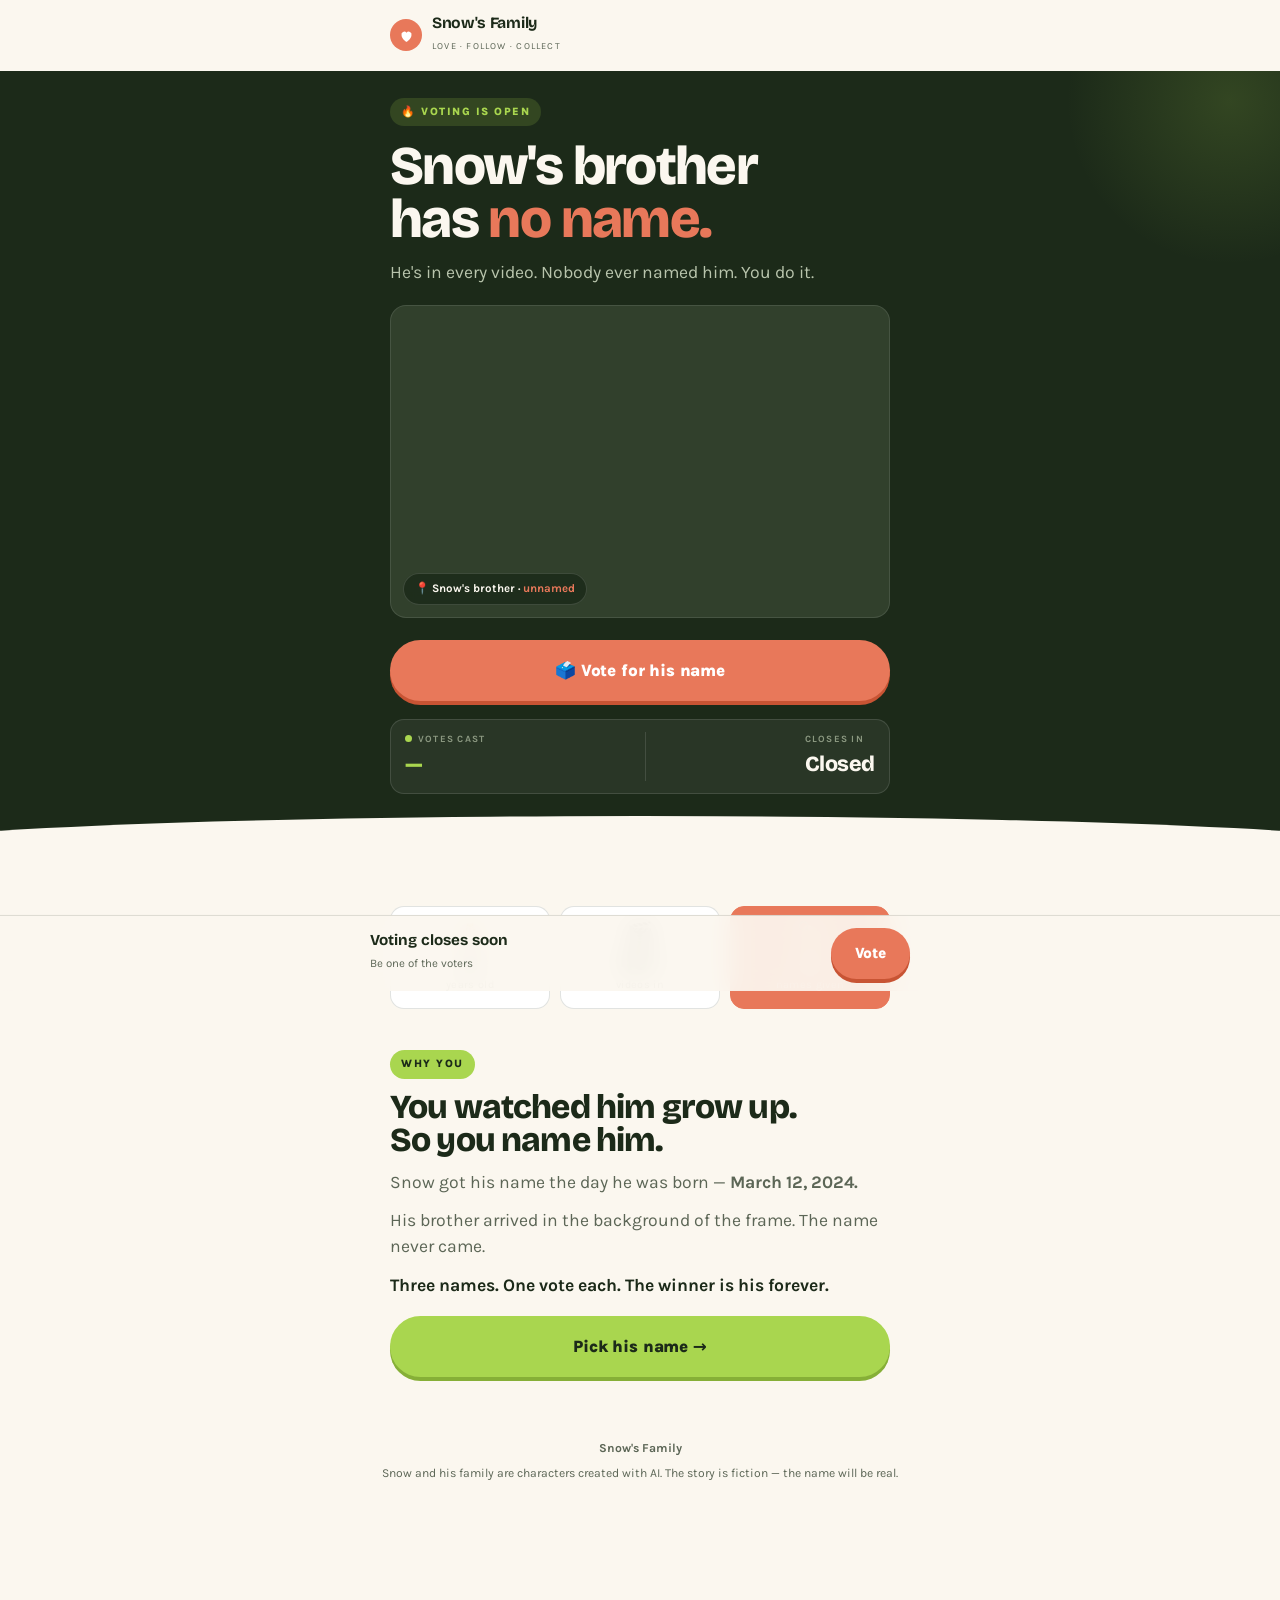
==== index.html @ 553a5f04 "Rename index-7.html to index.html" ====
<!DOCTYPE html>
<html lang="en">
<head>
<meta charset="utf-8">
<meta name="viewport" content="width=device-width,initial-scale=1">
<title>Snow's brother has no name. You pick it.</title>
<meta name="description" content="He's in every video and nobody named him. Vote for the name he carries forever.">

<!-- ADSTERRA — Popunder script aquí (dentro del <head>) -->

<link rel="preconnect" href="https://fonts.googleapis.com">
<link rel="preconnect" href="https://fonts.gstatic.com" crossorigin>
<link href="https://fonts.googleapis.com/css2?family=Bricolage+Grotesque:opsz,wght@12..96,700;12..96,800&family=Karla:wght@400;600;700;800&display=swap" rel="stylesheet">
<link rel="stylesheet" href="style.css">
</head>
<body>

<header class="bar">
  <div class="mark"><svg viewBox="0 0 24 24"><path d="M12 21s-7-4.5-7-9.5A4 4 0 0 1 12 8a4 4 0 0 1 7 3.5C19 16.5 12 21 12 21z"/></svg></div>
  <div class="brand"><b>Snow's Family</b><span>Love · Follow · Collect</span></div>
</header>

<div class="hero">
  <div class="wrap">
    <span class="eyebrow dark">🔥 Voting is open</span>

    <h1>Snow's brother<br>has <em>no name.</em></h1>
    <p class="lede">He's in every video. Nobody ever named him. You do it.</p>

    <div class="shot" role="img" aria-label="Snow's little brother">
      <span class="tag">📍 Snow's brother · <em>unnamed</em></span>
    </div>

    <!-- EL BOTÓN VA ACÁ, ANTES QUE CUALQUIER OTRA COSA -->
    <a class="btn nudge" href="vote.html">🗳️ Vote for his name</a>

    <div class="live">
      <div class="unit">
        <span class="k"><span class="dot"></span>Votes cast</span>
        <span class="v hot" id="count">—</span>
      </div>
      <div class="sep"></div>
      <div class="unit">
        <span class="k">Closes in</span>
        <span class="v" id="clock">—</span>
      </div>
    </div>
  </div>
</div>

<section>
  <div class="wrap">
    <div class="stats rev">
      <div class="stat"><span class="ico">🎂</span><span class="n">2</span><span class="l">years old</span></div>
      <div class="stat"><span class="ico">🎬</span><span class="n">40+</span><span class="l">videos in</span></div>
      <div class="stat pop"><span class="ico">🏷️</span><span class="n">0</span><span class="l">names given</span></div>
    </div>
  </div>
</section>

<section style="padding-top:6px">
  <div class="wrap stack rev">
    <span class="eyebrow">Why you</span>
    <h2>You watched him grow up.<br>So you name him.</h2>
    <p class="lede">Snow got his name the day he was born — <b>March 12, 2024.</b></p>
    <p class="lede">His brother arrived in the background of the frame. The name never came.</p>
    <p class="lede" style="color:var(--moss);font-weight:700">Three names. One vote each. The winner is his forever.</p>
    <a class="btn lime" href="vote.html" style="margin-top:18px">Pick his name →</a>
  </div>
</section>

<footer>
  <p style="margin-bottom:6px"><b>Snow's Family</b></p>
  <p>Snow and his family are characters created with AI. The story is fiction — the name will be real.</p>
</footer>

<!-- Sticky CTA -->
<div class="sticky" id="sticky">
  <div class="in">
    <div class="who"><b>Voting closes soon</b><span id="stickyCount">Be one of the voters</span></div>
    <a class="btn" href="vote.html">Vote</a>
  </div>
</div>

<script>
/* ===== CONFIG ===== */
const ENDPOINT     = "";                       // tu URL de Vercel
const VOTE_CLOSES  = "2026-07-20T23:59:00Z";   // fecha real de cierre — cumplila

/* countdown */
const clock = document.getElementById("clock");
setInterval(() => {
  const ms = new Date(VOTE_CLOSES) - Date.now();
  if (ms <= 0) { clock.textContent = "Closed"; return; }
  const d = Math.floor(ms/864e5), h = Math.floor(ms%864e5/36e5), m = Math.floor(ms%36e5/6e4);
  clock.textContent = d > 0 ? `${d}d ${h}h` : `${h}h ${m}m`;
}, 1000);

/* contador real — solo si hay backend. No inventamos números. */
(async () => {
  if (!ENDPOINT) return;
  try {
    const c = await (await fetch(ENDPOINT + "?type=tally")).json();
    const total = Object.values(c).reduce((a,b)=>a+b,0);
    let n = 0, step = Math.max(1, Math.ceil(total/40));
    const t = setInterval(() => {                       // ticker animado
      n = Math.min(total, n + step);
      document.getElementById("count").textContent = n.toLocaleString();
      if (n >= total) clearInterval(t);
    }, 28);
    document.getElementById("stickyCount").textContent = total.toLocaleString() + " people voted";
  } catch(e){}
})();

/* reveal on scroll */
const io = new IntersectionObserver(es => es.forEach(e => e.isIntersecting && e.target.classList.add("in")), {threshold:.15});
document.querySelectorAll(".rev").forEach(el => io.observe(el));

/* sticky aparece al pasar el hero */
const sticky = document.getElementById("sticky");
addEventListener("scroll", () => sticky.classList.toggle("on", scrollY > 380), {passive:true});
</script>

<!-- ADSTERRA — Social Bar aquí -->
</body>
</html>
---- style.css ----
/* ===== Snow's Family v2 — con chispa ===== */

:root{
  --moss:#1C2A19;
  --moss-2:#263821;
  --leaf:#5A7247;
  --lime:#A9D64F;        /* NEW — el pop eléctrico que faltaba */
  --paper:#FBF7EF;
  --mist:#E7EADF;
  --coral:#E8785A;
  --coral-dk:#C85434;
  --ink-soft:#5C6656;
  --line:rgba(28,42,25,.13);
  --shadow:0 14px 34px -16px rgba(28,42,25,.45);
}

*{box-sizing:border-box;margin:0;padding:0}
html{-webkit-text-size-adjust:100%;scroll-behavior:smooth}

body{
  font-family:"Karla",system-ui,sans-serif;
  background:var(--paper);color:var(--moss);
  line-height:1.5;font-size:17px;
  -webkit-font-smoothing:antialiased;overflow-x:hidden;
  padding-bottom:92px;               /* espacio para la sticky bar */
}

.wrap{max-width:540px;margin:0 auto;padding:0 20px}

h1,h2,.display{font-family:"Bricolage Grotesque","Karla",sans-serif;font-weight:800;line-height:.98;letter-spacing:-.03em}
h1{font-size:clamp(2.5rem,11vw,3.4rem)}
h2{font-size:clamp(1.7rem,7vw,2.1rem);letter-spacing:-.025em}

.eyebrow{
  display:inline-flex;align-items:center;gap:7px;
  font-size:.68rem;font-weight:800;letter-spacing:.14em;text-transform:uppercase;
  color:var(--moss);background:var(--lime);
  padding:6px 11px;border-radius:100px;
}
.eyebrow.dark{background:rgba(169,214,79,.16);color:var(--lime)}
.lede{font-size:1.1rem;color:var(--ink-soft)}

/* ---------- Top bar ---------- */
.bar{
  display:flex;align-items:center;gap:10px;
  padding:14px 20px;max-width:540px;margin:0 auto;
}
.mark{width:32px;height:32px;flex:none;display:grid;place-items:center;background:var(--coral);border-radius:50%;color:#fff}
.mark svg{width:17px;height:17px;fill:currentColor}
.brand b{font-family:"Bricolage Grotesque",sans-serif;font-size:.98rem;letter-spacing:-.02em;display:block;line-height:1.1}
.brand span{font-size:.58rem;letter-spacing:.13em;text-transform:uppercase;color:var(--ink-soft)}

/* ---------- HERO ---------- */
.hero{
  position:relative;background:var(--moss);color:var(--paper);
  padding:26px 0 54px;overflow:hidden;
}
.hero::before{ /* halo ambiental */
  content:"";position:absolute;top:-140px;right:-120px;
  width:340px;height:340px;border-radius:50%;
  background:radial-gradient(circle,rgba(169,214,79,.16),transparent 68%);
}
.hero::after{content:"";position:absolute;left:-10%;right:-10%;bottom:-34px;height:66px;background:var(--paper);border-radius:50% 50% 0 0}
.hero .wrap{position:relative;z-index:2}
.hero .lede{color:#B8C4AC}
.hero h1{margin:14px 0 12px}
.hero h1 em{font-style:normal;color:var(--coral)}

.shot{
  margin:20px 0 22px;aspect-ratio:16/10;border-radius:16px;
  background:#31402C url("brother.jpg") center/cover;
  border:1px solid rgba(255,255,255,.1);
  display:grid;place-items:center;color:#6E7D64;font-size:.78rem;
  position:relative;overflow:hidden;
}
.shot .tag{
  position:absolute;left:12px;bottom:12px;
  background:rgba(28,42,25,.82);backdrop-filter:blur(6px);
  color:var(--paper);font-size:.72rem;font-weight:700;
  padding:6px 11px;border-radius:100px;
  border:1px solid rgba(255,255,255,.14);
}
.shot .tag em{font-style:normal;color:var(--coral)}

/* ---------- Live strip (contador + countdown) ---------- */
.live{
  display:flex;align-items:center;justify-content:space-between;gap:12px;
  background:rgba(255,255,255,.06);
  border:1px solid rgba(255,255,255,.12);
  border-radius:14px;padding:12px 14px;margin-top:18px;
}
.live .unit{display:flex;flex-direction:column;gap:2px}
.live .k{font-size:.6rem;letter-spacing:.13em;text-transform:uppercase;color:#8B9880;font-weight:700}
.live .v{
  font-family:"Bricolage Grotesque",sans-serif;font-weight:800;font-size:1.35rem;
  letter-spacing:-.02em;color:var(--paper);font-variant-numeric:tabular-nums;
}
.live .v.hot{color:var(--lime)}
.dot{width:7px;height:7px;border-radius:50%;background:var(--lime);display:inline-block;margin-right:6px;animation:pulse 1.6s infinite}
@keyframes pulse{0%,100%{opacity:1;transform:scale(1)}50%{opacity:.35;transform:scale(.8)}}
.live .sep{width:1px;align-self:stretch;background:rgba(255,255,255,.12)}

/* ---------- Stat boxes ---------- */
.stats{display:grid;grid-template-columns:repeat(3,1fr);gap:10px;margin-top:24px}
.stat{
  background:#fff;border:1px solid var(--line);border-radius:14px;
  padding:16px 10px;text-align:center;
}
.stat .ico{font-size:1.3rem;line-height:1;margin-bottom:7px;display:block}
.stat .n{font-family:"Bricolage Grotesque",sans-serif;font-weight:800;font-size:1.5rem;letter-spacing:-.03em;display:block;line-height:1}
.stat .l{font-size:.68rem;color:var(--ink-soft);letter-spacing:.03em;margin-top:4px;display:block;line-height:1.3}
.stat.pop{background:var(--coral);border-color:var(--coral);color:#fff}
.stat.pop .l{color:rgba(255,255,255,.85)}

/* ---------- Sections ---------- */
section{padding:34px 0}
.stack > * + *{margin-top:12px}

/* ---------- PLACARDS (firma) ---------- */
.placards{display:grid;gap:12px;margin-top:20px}

.placard{
  position:relative;display:flex;align-items:center;gap:14px;
  width:100%;text-align:left;
  padding:20px 18px 20px 20px;
  background:#fff;border:1px solid var(--line);border-left:6px solid var(--leaf);
  border-radius:16px;cursor:pointer;font:inherit;color:inherit;
  transition:transform .16s cubic-bezier(.2,1.2,.4,1), box-shadow .16s ease, border-color .16s ease;
}
.placard:hover{transform:translateY(-3px) scale(1.01);box-shadow:var(--shadow)}
.placard:focus-visible{outline:3px solid var(--coral);outline-offset:3px}
.placard .hole{width:11px;height:11px;flex:none;border-radius:50%;background:var(--paper);border:1px solid var(--line);box-shadow:inset 0 1px 2px rgba(28,42,25,.2)}
.placard .name{font-family:"Bricolage Grotesque",sans-serif;font-weight:800;font-size:1.5rem;letter-spacing:-.025em;display:block;line-height:1.05}
.placard .why{font-size:.86rem;color:var(--ink-soft);display:block;margin-top:3px;padding-right:56px}

.placard[aria-pressed="true"]{
  border-left-color:var(--coral);
  box-shadow:var(--shadow);
  transform:translateY(-3px);
}
/* sello — esquina superior derecha, no tapa el texto */
.placard[aria-pressed="true"]::after{
  content:"VOTED";
  position:absolute;top:12px;right:12px;
  font-family:"Bricolage Grotesque",sans-serif;
  font-size:.6rem;font-weight:800;letter-spacing:.14em;
  color:var(--coral);border:2px solid var(--coral);
  border-radius:4px;padding:3px 6px;
  transform:rotate(-9deg);opacity:.92;
  animation:stamp .3s cubic-bezier(.2,1.7,.4,1);
}
@keyframes stamp{from{transform:rotate(-9deg) scale(2.4);opacity:0}to{transform:rotate(-9deg) scale(1);opacity:.92}}

/* ---------- Buttons ---------- */
.btn{
  display:flex;align-items:center;justify-content:center;gap:9px;width:100%;
  padding:18px 20px;background:var(--coral);color:#fff;
  font:inherit;font-weight:800;font-size:1.05rem;letter-spacing:-.01em;
  border:none;border-radius:100px;cursor:pointer;text-decoration:none;
  box-shadow:0 4px 0 var(--coral-dk);
  transition:transform .12s ease, box-shadow .12s ease;
}
.btn:hover{transform:translateY(-1px);box-shadow:0 5px 0 var(--coral-dk)}
.btn:active{transform:translateY(3px);box-shadow:0 1px 0 var(--coral-dk)}
.btn:disabled{opacity:.4;cursor:not-allowed}
.btn:focus-visible{outline:3px solid var(--moss);outline-offset:3px}
.btn.lime{background:var(--lime);color:var(--moss);box-shadow:0 4px 0 #86AF37}
.btn.lime:hover{box-shadow:0 5px 0 #86AF37}

.nudge{animation:nudge 2.6s ease-in-out infinite}
@keyframes nudge{0%,88%,100%{transform:translateY(0)}92%{transform:translateY(-4px)}96%{transform:translateY(0)}}

/* ---------- Sticky bar ---------- */
.sticky{
  position:fixed;left:0;right:0;bottom:0;z-index:50;
  background:rgba(251,247,239,.93);backdrop-filter:blur(12px);
  border-top:1px solid var(--line);
  padding:12px 20px calc(12px + env(safe-area-inset-bottom));
  transform:translateY(120%);transition:transform .3s cubic-bezier(.2,1,.3,1);
}
.sticky.on{transform:translateY(0)}
.sticky .in{max-width:540px;margin:0 auto;display:flex;align-items:center;gap:12px}
.sticky .who{flex:1;min-width:0}
.sticky .who b{font-family:"Bricolage Grotesque",sans-serif;font-size:.95rem;display:block;line-height:1.1}
.sticky .who span{font-size:.72rem;color:var(--ink-soft)}
.sticky .btn{width:auto;flex:none;padding:14px 24px;font-size:.95rem}

/* ---------- Tally ---------- */
.tally{display:grid;gap:15px;margin-top:22px}
.row .top{display:flex;justify-content:space-between;align-items:baseline;margin-bottom:6px}
.row .nm{font-family:"Bricolage Grotesque",sans-serif;font-weight:800;font-size:1.1rem}
.row .pc{font-size:.92rem;font-weight:700;color:var(--ink-soft);font-variant-numeric:tabular-nums}
.track{height:14px;border-radius:100px;background:var(--mist);overflow:hidden}
.fill{height:100%;width:0;border-radius:100px;background:var(--leaf);transition:width 1.2s cubic-bezier(.2,.9,.2,1)}
.row.mine .fill{background:linear-gradient(90deg,var(--coral),#F2926F)}
.row.mine .pc{color:var(--coral)}
.row.mine .nm::after{content:" ← you";font-family:"Karla",sans-serif;font-weight:700;font-size:.7rem;color:var(--coral);letter-spacing:.04em}

/* ---------- Cards ---------- */
.card{background:#fff;border:1px solid var(--line);border-radius:20px;padding:24px;box-shadow:var(--shadow)}
.card.dark{background:var(--moss);color:var(--paper);border-color:transparent}
.card.dark .lede,.card.dark p{color:#B8C4AC}

.field{width:100%;padding:16px;font:inherit;color:var(--moss);background:var(--paper);border:1.5px solid var(--line);border-radius:12px;margin-bottom:10px}
.field:focus{outline:none;border-color:var(--leaf)}
.field::placeholder{color:#9AA394}

.price{font-family:"Bricolage Grotesque",sans-serif;font-weight:800;font-size:2.8rem;letter-spacing:-.04em;line-height:1;display:flex;align-items:baseline;gap:10px}
.price s{font-size:1.05rem;font-weight:600;color:var(--ink-soft)}
.price .off{font-family:"Karla",sans-serif;font-size:.66rem;font-weight:800;letter-spacing:.1em;background:var(--lime);color:var(--moss);padding:5px 8px;border-radius:6px}

.gets{list-style:none;margin:16px 0 20px}
.gets li{display:flex;gap:10px;align-items:flex-start;padding:6px 0;font-size:.96rem}
.gets li .ico{flex:none;font-size:1.05rem;line-height:1.4}

/* ---------- Disclosure / footer ---------- */
.disclose{font-size:.76rem;line-height:1.5;color:var(--ink-soft);background:var(--mist);border-radius:12px;padding:12px 14px;margin-top:22px}
.disclose b{color:var(--moss)}
footer{padding:28px 20px 40px;text-align:center;font-size:.76rem;color:var(--ink-soft)}
.note{font-size:.85rem;color:var(--ink-soft);text-align:center;margin-top:11px}

/* ---------- Reveal on scroll ---------- */
.rev{opacity:0;transform:translateY(16px);transition:opacity .6s ease,transform .6s cubic-bezier(.2,.9,.2,1)}
.rev.in{opacity:1;transform:none}

@media (prefers-reduced-motion:reduce){
  *{animation:none !important;transition:none !important}
  .rev{opacity:1;transform:none}
  .sticky{transform:none}
}
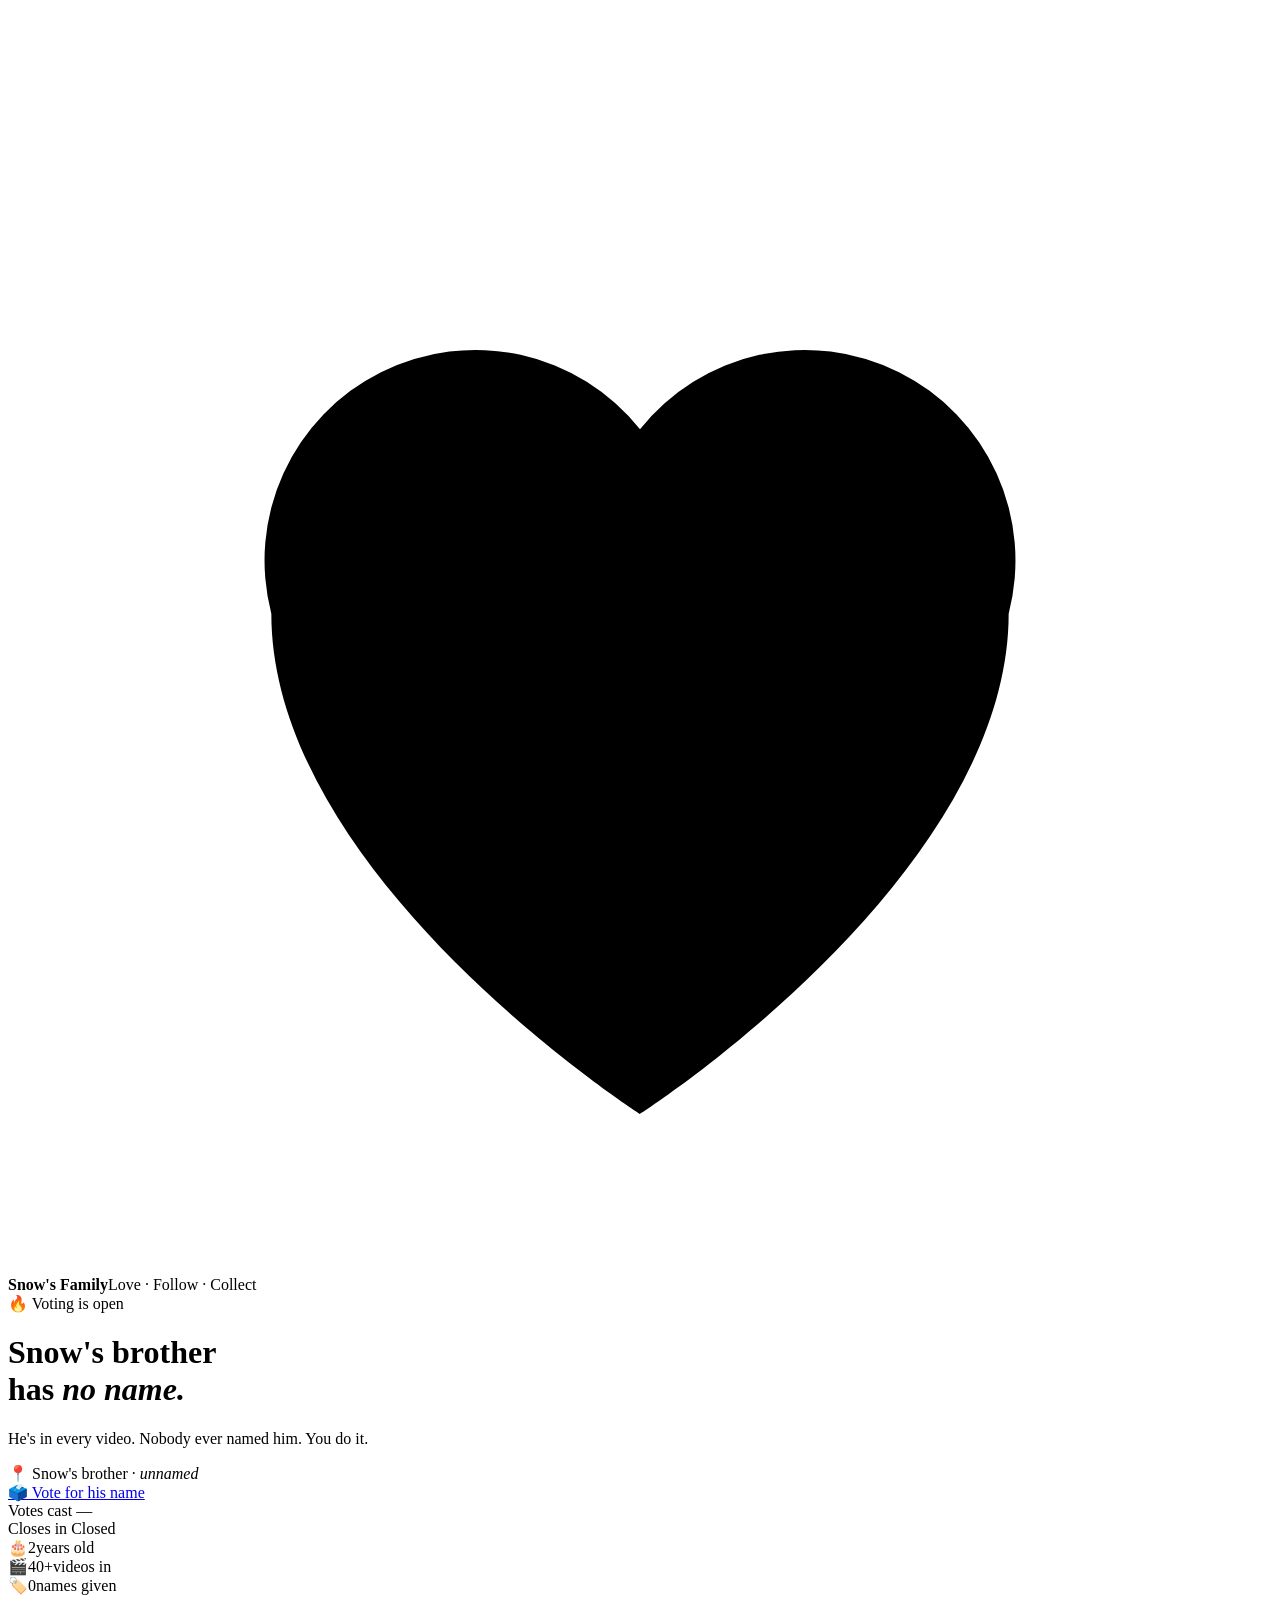
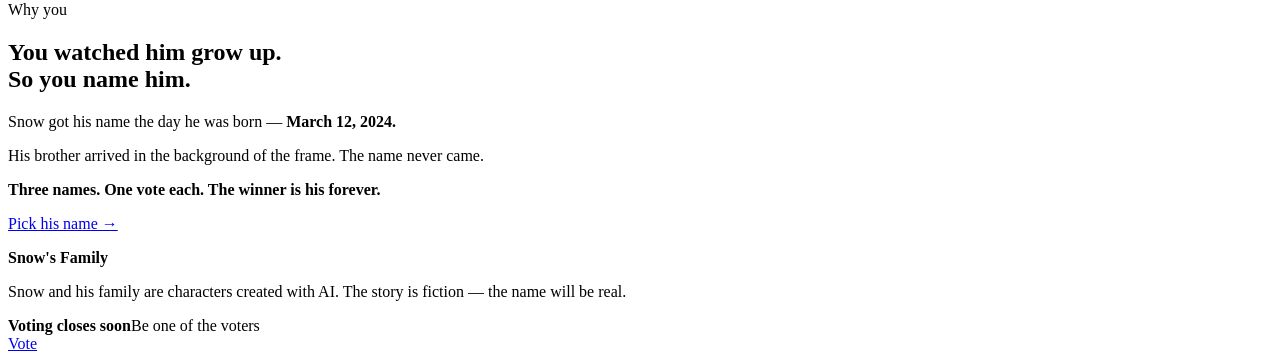
==== commit 74780b18: "Rename index-8.html to index.html" ====
--- a/index.html
+++ b/index.html
@@ -32,7 +32,7 @@
     </div>
 
     <!-- EL BOTÓN VA ACÁ, ANTES QUE CUALQUIER OTRA COSA -->
-    <a class="btn nudge" href="vote.html">🗳️ Vote for his name</a>
+    <a class="btn nudge" href="family.html">🗳️ Vote for his name</a>
 
     <div class="live">
       <div class="unit">
@@ -65,7 +65,7 @@
     <p class="lede">Snow got his name the day he was born — <b>March 12, 2024.</b></p>
     <p class="lede">His brother arrived in the background of the frame. The name never came.</p>
     <p class="lede" style="color:var(--moss);font-weight:700">Three names. One vote each. The winner is his forever.</p>
-    <a class="btn lime" href="vote.html" style="margin-top:18px">Pick his name →</a>
+    <a class="btn lime" href="family.html" style="margin-top:18px">Pick his name →</a>
   </div>
 </section>
 
@@ -78,7 +78,7 @@
 <div class="sticky" id="sticky">
   <div class="in">
     <div class="who"><b>Voting closes soon</b><span id="stickyCount">Be one of the voters</span></div>
-    <a class="btn" href="vote.html">Vote</a>
+    <a class="btn" href="family.html">Vote</a>
   </div>
 </div>
 
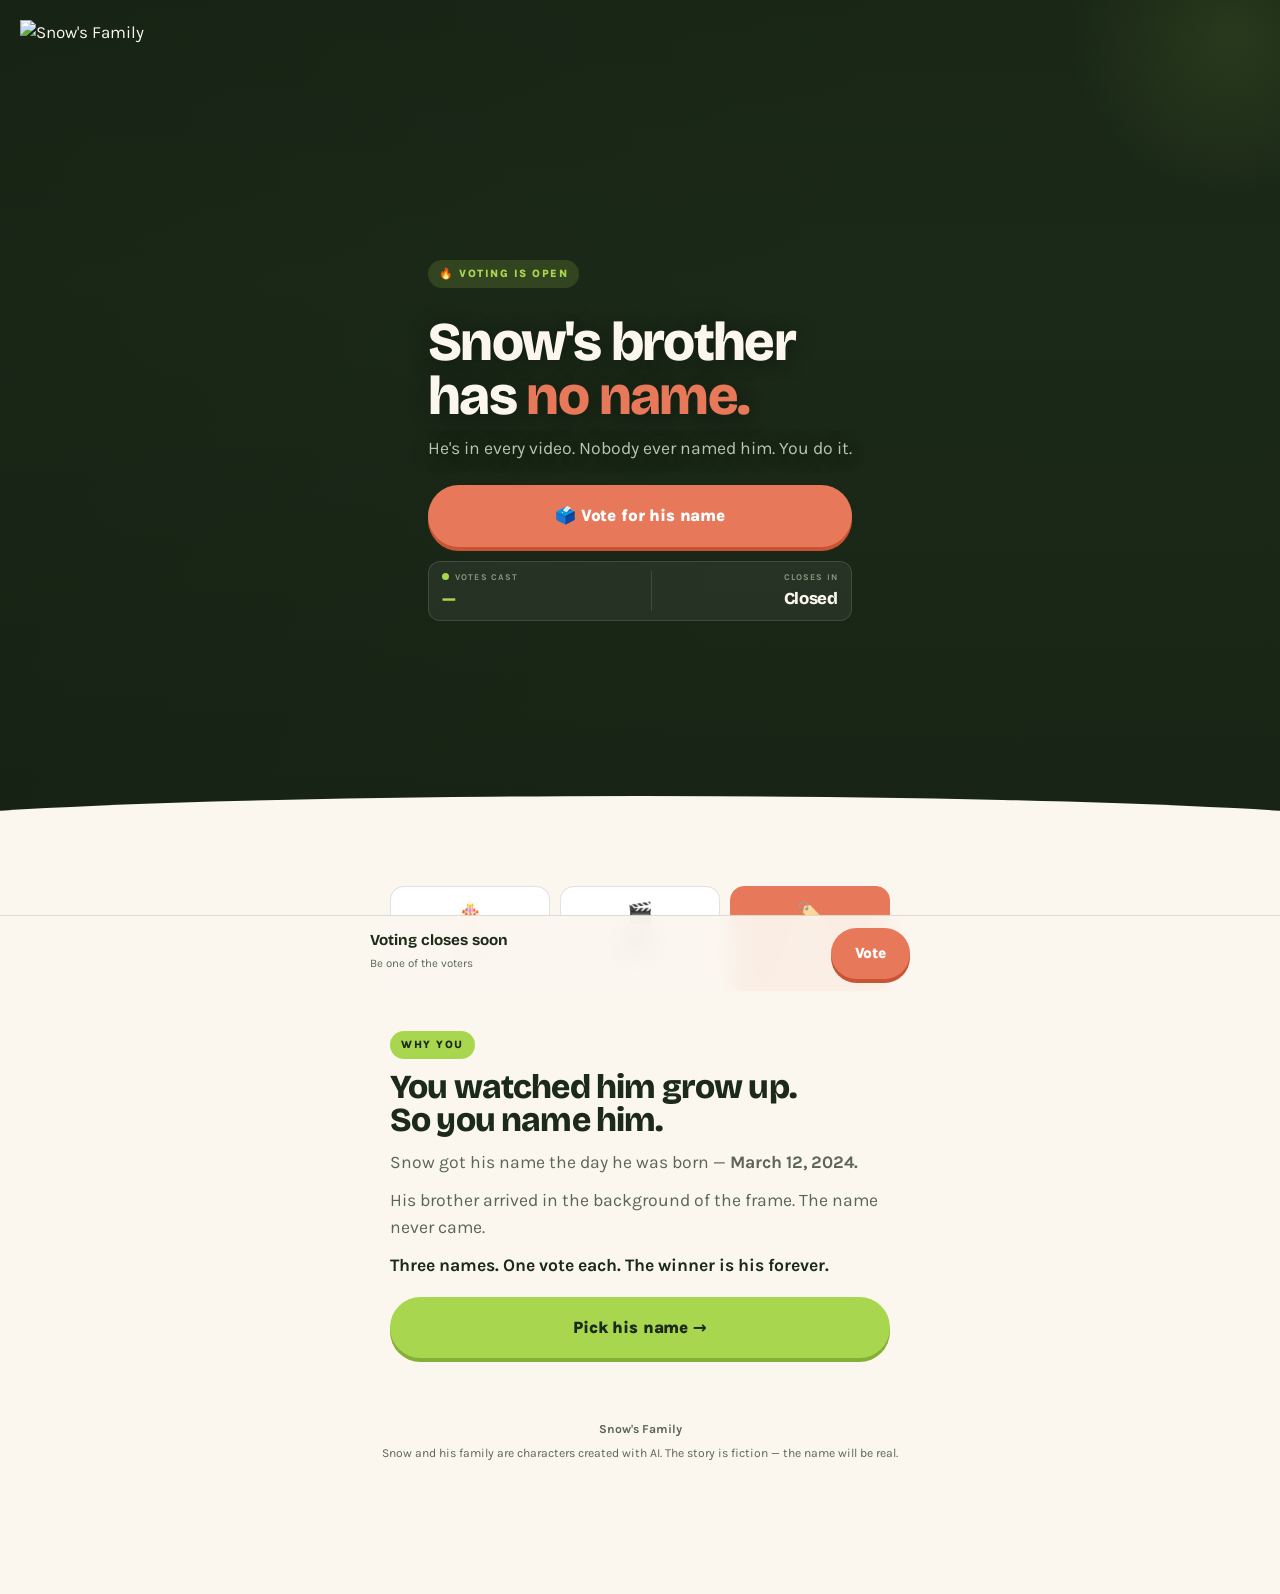
==== commit 71c630f7: "Rename index-15.html to index.html" ====
--- a/index.html
+++ b/index.html
@@ -15,26 +15,19 @@
 </head>
 <body>
 
-<header class="bar">
-  <div class="mark"><svg viewBox="0 0 24 24"><path d="M12 21s-7-4.5-7-9.5A4 4 0 0 1 12 8a4 4 0 0 1 7 3.5C19 16.5 12 21 12 21z"/></svg></div>
-  <div class="brand"><b>Snow's Family</b><span>Love · Follow · Collect</span></div>
-</header>
+<div class="hero">
+  <div class="scrim"></div>
+  <img class="logo-hero" src="https://i.ibb.co/2011MZQY/1000463827-Photoroom.png" alt="Snow's Family">
 
-<div class="hero">
   <div class="wrap">
-    <span class="eyebrow dark">🔥 Voting is open</span>
+    <span class="eyebrow dark" style="margin-bottom:14px">🔥 Voting is open</span>
 
     <h1>Snow's brother<br>has <em>no name.</em></h1>
     <p class="lede">He's in every video. Nobody ever named him. You do it.</p>
 
-    <div class="shot" role="img" aria-label="Snow's little brother">
-      <span class="tag">📍 Snow's brother · <em>unnamed</em></span>
-    </div>
+    <a class="btn nudge" href="family.html" style="margin-top:24px">🗳️ Vote for his name</a>
 
-    <!-- EL BOTÓN VA ACÁ, ANTES QUE CUALQUIER OTRA COSA -->
-    <a class="btn nudge" href="family.html">🗳️ Vote for his name</a>
-
-    <div class="live">
+    <div class="live compact">
       <div class="unit">
         <span class="k"><span class="dot"></span>Votes cast</span>
         <span class="v hot" id="count">—</span>
--- a/style.css
+++ b/style.css
@@ -0,0 +1,309 @@
+/* ===== Snow's Family v2 — con chispa ===== */
+
+:root{
+  --moss:#1C2A19;
+  --moss-2:#263821;
+  --leaf:#5A7247;
+  --lime:#A9D64F;        /* NEW — el pop eléctrico que faltaba */
+  --paper:#FBF7EF;
+  --mist:#E7EADF;
+  --coral:#E8785A;
+  --coral-dk:#C85434;
+  --ink-soft:#5C6656;
+  --line:rgba(28,42,25,.13);
+  --shadow:0 14px 34px -16px rgba(28,42,25,.45);
+}
+
+*{box-sizing:border-box;margin:0;padding:0}
+html{-webkit-text-size-adjust:100%;scroll-behavior:smooth}
+
+body{
+  font-family:"Karla",system-ui,sans-serif;
+  background:var(--paper);color:var(--moss);
+  line-height:1.5;font-size:17px;
+  -webkit-font-smoothing:antialiased;overflow-x:hidden;
+  padding-bottom:92px;               /* espacio para la sticky bar */
+}
+
+.wrap{max-width:540px;margin:0 auto;padding:0 20px}
+
+h1,h2,.display{font-family:"Bricolage Grotesque","Karla",sans-serif;font-weight:800;line-height:.98;letter-spacing:-.03em}
+h1{font-size:clamp(2.5rem,11vw,3.4rem)}
+h2{font-size:clamp(1.7rem,7vw,2.1rem);letter-spacing:-.025em}
+
+.eyebrow{
+  display:inline-flex;align-items:center;gap:7px;
+  font-size:.68rem;font-weight:800;letter-spacing:.14em;text-transform:uppercase;
+  color:var(--moss);background:var(--lime);
+  padding:6px 11px;border-radius:100px;
+}
+.eyebrow.dark{background:rgba(169,214,79,.16);color:var(--lime)}
+.lede{font-size:1.1rem;color:var(--ink-soft)}
+
+/* ---------- Top bar ---------- */
+.bar{
+  display:flex;align-items:center;gap:10px;
+  padding:14px 20px;max-width:540px;margin:0 auto;
+}
+.logo{height:46px;width:auto;display:block}
+
+/* ---------- HERO ---------- */
+.hero{
+  position:relative;color:var(--paper);
+  padding:100px 0 48px;overflow:hidden;
+  min-height:92svh;
+  display:flex;align-items:center;
+  background:var(--moss) url("https://i.ibb.co/fzpVYCp1/hero.png") center 30%/cover no-repeat;
+}
+/* scrim: garantiza que el texto se lea sobre cualquier imagen */
+.hero .scrim{
+  position:absolute;inset:0;
+  background:
+    linear-gradient(180deg, rgba(20,32,18,.38) 0%, rgba(20,32,18,.05) 34%, rgba(20,32,18,.55) 100%),
+    linear-gradient(105deg, rgba(20,32,18,.42) 0%, rgba(20,32,18,0) 60%);
+}
+.hero::before{ /* halo ambiental */
+  content:"";position:absolute;top:-140px;right:-120px;
+  width:340px;height:340px;border-radius:50%;
+  background:radial-gradient(circle,rgba(169,214,79,.16),transparent 68%);
+}
+.hero::after{content:"";position:absolute;left:-10%;right:-10%;bottom:-34px;height:66px;background:var(--paper);border-radius:50% 50% 0 0}
+.hero .wrap{position:relative;z-index:2}
+.hero .lede{color:#B8C4AC}
+.hero h1{margin:14px 0 12px}
+.hero h1 em{font-style:normal;color:var(--coral)}
+
+.shot{
+  margin:20px 0 22px;aspect-ratio:16/10;border-radius:16px;
+  background:#31402C url("brother.jpg") center/cover;
+  border:1px solid rgba(255,255,255,.1);
+  display:grid;place-items:center;color:#6E7D64;font-size:.78rem;
+  position:relative;overflow:hidden;
+}
+.shot .tag{
+  position:absolute;left:12px;bottom:12px;
+  background:rgba(28,42,25,.82);backdrop-filter:blur(6px);
+  color:var(--paper);font-size:.72rem;font-weight:700;
+  padding:6px 11px;border-radius:100px;
+  border:1px solid rgba(255,255,255,.14);
+}
+.shot .tag em{font-style:normal;color:var(--coral)}
+
+/* ---------- Live strip (contador + countdown) ---------- */
+.live{
+  display:flex;align-items:center;justify-content:space-between;gap:12px;
+  background:rgba(255,255,255,.06);
+  border:1px solid rgba(255,255,255,.12);
+  border-radius:14px;padding:12px 14px;margin-top:18px;
+}
+.live .unit{display:flex;flex-direction:column;gap:2px}
+.live .k{font-size:.6rem;letter-spacing:.13em;text-transform:uppercase;color:#8B9880;font-weight:700}
+.live .v{
+  font-family:"Bricolage Grotesque",sans-serif;font-weight:800;font-size:1.35rem;
+  letter-spacing:-.02em;color:var(--paper);font-variant-numeric:tabular-nums;
+}
+.live .v.hot{color:var(--lime)}
+.dot{width:7px;height:7px;border-radius:50%;background:var(--lime);display:inline-block;margin-right:6px;animation:pulse 1.6s infinite}
+@keyframes pulse{0%,100%{opacity:1;transform:scale(1)}50%{opacity:.35;transform:scale(.8)}}
+.live .sep{width:1px;align-self:stretch;background:rgba(255,255,255,.12)}
+
+/* ---------- Stat boxes ---------- */
+.stats{display:grid;grid-template-columns:repeat(3,1fr);gap:10px;margin-top:24px}
+.stat{
+  background:#fff;border:1px solid var(--line);border-radius:14px;
+  padding:16px 10px;text-align:center;
+}
+.stat .ico{font-size:1.3rem;line-height:1;margin-bottom:7px;display:block}
+.stat .n{font-family:"Bricolage Grotesque",sans-serif;font-weight:800;font-size:1.5rem;letter-spacing:-.03em;display:block;line-height:1}
+.stat .l{font-size:.68rem;color:var(--ink-soft);letter-spacing:.03em;margin-top:4px;display:block;line-height:1.3}
+.stat.pop{background:var(--coral);border-color:var(--coral);color:#fff}
+.stat.pop .l{color:rgba(255,255,255,.85)}
+
+/* ---------- Sections ---------- */
+section{padding:34px 0}
+.stack > * + *{margin-top:12px}
+
+/* ---------- PLACARDS (firma) ---------- */
+.placards{display:grid;gap:12px;margin-top:20px}
+
+.placard{
+  position:relative;display:flex;align-items:center;gap:14px;
+  width:100%;text-align:left;
+  padding:20px 18px 20px 20px;
+  background:#fff;border:1px solid var(--line);border-left:6px solid var(--leaf);
+  border-radius:16px;cursor:pointer;font:inherit;color:inherit;
+  transition:transform .16s cubic-bezier(.2,1.2,.4,1), box-shadow .16s ease, border-color .16s ease;
+}
+.placard:hover{transform:translateY(-3px) scale(1.01);box-shadow:var(--shadow)}
+.placard:focus-visible{outline:3px solid var(--coral);outline-offset:3px}
+.placard .hole{width:11px;height:11px;flex:none;border-radius:50%;background:var(--paper);border:1px solid var(--line);box-shadow:inset 0 1px 2px rgba(28,42,25,.2)}
+.placard .name{font-family:"Bricolage Grotesque",sans-serif;font-weight:800;font-size:1.5rem;letter-spacing:-.025em;display:block;line-height:1.05}
+.placard .why{font-size:.86rem;color:var(--ink-soft);display:block;margin-top:3px;padding-right:56px}
+
+.placard[aria-pressed="true"]{
+  border-left-color:var(--coral);
+  box-shadow:var(--shadow);
+  transform:translateY(-3px);
+}
+/* sello — esquina superior derecha, no tapa el texto */
+.placard[aria-pressed="true"]::after{
+  content:"VOTED";
+  position:absolute;top:12px;right:12px;
+  font-family:"Bricolage Grotesque",sans-serif;
+  font-size:.6rem;font-weight:800;letter-spacing:.14em;
+  color:var(--coral);border:2px solid var(--coral);
+  border-radius:4px;padding:3px 6px;
+  transform:rotate(-9deg);opacity:.92;
+  animation:stamp .3s cubic-bezier(.2,1.7,.4,1);
+}
+@keyframes stamp{from{transform:rotate(-9deg) scale(2.4);opacity:0}to{transform:rotate(-9deg) scale(1);opacity:.92}}
+
+/* ---------- Buttons ---------- */
+.btn{
+  display:flex;align-items:center;justify-content:center;gap:9px;width:100%;
+  padding:18px 20px;background:var(--coral);color:#fff;
+  font:inherit;font-weight:800;font-size:1.05rem;letter-spacing:-.01em;
+  border:none;border-radius:100px;cursor:pointer;text-decoration:none;
+  box-shadow:0 4px 0 var(--coral-dk);
+  transition:transform .12s ease, box-shadow .12s ease;
+}
+.btn:hover{transform:translateY(-1px);box-shadow:0 5px 0 var(--coral-dk)}
+.btn:active{transform:translateY(3px);box-shadow:0 1px 0 var(--coral-dk)}
+.btn:disabled{opacity:.4;cursor:not-allowed}
+.btn:focus-visible{outline:3px solid var(--moss);outline-offset:3px}
+.btn.lime{background:var(--lime);color:var(--moss);box-shadow:0 4px 0 #86AF37}
+.btn.lime:hover{box-shadow:0 5px 0 #86AF37}
+
+.nudge{animation:nudge 2.6s ease-in-out infinite}
+@keyframes nudge{0%,88%,100%{transform:translateY(0)}92%{transform:translateY(-4px)}96%{transform:translateY(0)}}
+
+/* ---------- Sticky bar ---------- */
+.sticky{
+  position:fixed;left:0;right:0;bottom:0;z-index:50;
+  background:rgba(251,247,239,.93);backdrop-filter:blur(12px);
+  border-top:1px solid var(--line);
+  padding:12px 20px calc(12px + env(safe-area-inset-bottom));
+  transform:translateY(120%);transition:transform .3s cubic-bezier(.2,1,.3,1);
+}
+.sticky.on{transform:translateY(0)}
+.sticky .in{max-width:540px;margin:0 auto;display:flex;align-items:center;gap:12px}
+.sticky .who{flex:1;min-width:0}
+.sticky .who b{font-family:"Bricolage Grotesque",sans-serif;font-size:.95rem;display:block;line-height:1.1}
+.sticky .who span{font-size:.72rem;color:var(--ink-soft)}
+.sticky .btn{width:auto;flex:none;padding:14px 24px;font-size:.95rem}
+
+/* ---------- Tally ---------- */
+.tally{display:grid;gap:15px;margin-top:22px}
+.row .top{display:flex;justify-content:space-between;align-items:baseline;margin-bottom:6px}
+.row .nm{font-family:"Bricolage Grotesque",sans-serif;font-weight:800;font-size:1.1rem}
+.row .pc{font-size:.92rem;font-weight:700;color:var(--ink-soft);font-variant-numeric:tabular-nums}
+.track{height:14px;border-radius:100px;background:var(--mist);overflow:hidden}
+.fill{height:100%;width:0;border-radius:100px;background:var(--leaf);transition:width 1.2s cubic-bezier(.2,.9,.2,1)}
+.row.mine .fill{background:linear-gradient(90deg,var(--coral),#F2926F)}
+.row.mine .pc{color:var(--coral)}
+.row.mine .nm::after{content:" ← you";font-family:"Karla",sans-serif;font-weight:700;font-size:.7rem;color:var(--coral);letter-spacing:.04em}
+
+/* ---------- Cards ---------- */
+.card{background:#fff;border:1px solid var(--line);border-radius:20px;padding:24px;box-shadow:var(--shadow)}
+.card.dark{background:var(--moss);color:var(--paper);border-color:transparent}
+.card.dark .lede,.card.dark p{color:#B8C4AC}
+
+.field{width:100%;padding:16px;font:inherit;color:var(--moss);background:var(--paper);border:1.5px solid var(--line);border-radius:12px;margin-bottom:10px}
+.field:focus{outline:none;border-color:var(--leaf)}
+.field::placeholder{color:#9AA394}
+
+.price{font-family:"Bricolage Grotesque",sans-serif;font-weight:800;font-size:2.8rem;letter-spacing:-.04em;line-height:1;display:flex;align-items:baseline;gap:10px}
+.price s{font-size:1.05rem;font-weight:600;color:var(--ink-soft)}
+.price .off{font-family:"Karla",sans-serif;font-size:.66rem;font-weight:800;letter-spacing:.1em;background:var(--lime);color:var(--moss);padding:5px 8px;border-radius:6px}
+
+.gets{list-style:none;margin:16px 0 20px}
+.gets li{display:flex;gap:10px;align-items:flex-start;padding:6px 0;font-size:.96rem}
+.gets li .ico{flex:none;font-size:1.05rem;line-height:1.4}
+
+/* ---------- Disclosure / footer ---------- */
+.disclose{font-size:.76rem;line-height:1.5;color:var(--ink-soft);background:var(--mist);border-radius:12px;padding:12px 14px;margin-top:22px}
+.disclose b{color:var(--moss)}
+footer{padding:28px 20px 40px;text-align:center;font-size:.76rem;color:var(--ink-soft)}
+.note{font-size:.85rem;color:var(--ink-soft);text-align:center;margin-top:11px}
+
+/* ---------- Reveal on scroll ---------- */
+.rev{opacity:0;transform:translateY(16px);transition:opacity .6s ease,transform .6s cubic-bezier(.2,.9,.2,1)}
+.rev.in{opacity:1;transform:none}
+
+@media (prefers-reduced-motion:reduce){
+  *{animation:none !important;transition:none !important}
+  .rev{opacity:1;transform:none}
+  .sticky{transform:none}
+}
+
+/* ===== v3 — funnel de 7 pantallas ===== */
+
+/* Progreso */
+.prog{display:flex;gap:5px;max-width:540px;margin:0 auto;padding:0 20px 6px}
+.prog i{flex:1;height:4px;border-radius:100px;background:var(--mist)}
+.prog i.done{background:var(--leaf)}
+.prog i.now{background:var(--coral)}
+.step{font-size:.66rem;letter-spacing:.12em;text-transform:uppercase;color:var(--ink-soft);font-weight:800;text-align:center;padding:8px 0 0}
+
+/* Fichas de la familia */
+.fam{display:grid;gap:12px;margin-top:20px}
+.member{
+  display:flex;gap:14px;align-items:center;
+  background:#fff;border:1px solid var(--line);border-radius:16px;padding:14px;
+}
+.member .pic{
+  width:76px;height:76px;flex:none;border-radius:12px;
+  background:var(--mist) center/cover;
+  display:grid;place-items:center;font-size:1.6rem;
+}
+.member h3{font-family:"Bricolage Grotesque",sans-serif;font-weight:800;font-size:1.2rem;letter-spacing:-.02em;line-height:1.1}
+.member .role{font-size:.64rem;letter-spacing:.12em;text-transform:uppercase;color:var(--leaf);font-weight:800;margin-bottom:3px}
+.member p{font-size:.86rem;color:var(--ink-soft);margin-top:3px;line-height:1.4}
+.member.unknown{border-left:6px solid var(--coral);background:#FFF7F4}
+.member.unknown h3{color:var(--coral)}
+
+/* Confirmación */
+.confirm{
+  text-align:center;background:#fff;border:1px solid var(--line);
+  border-radius:22px;padding:34px 24px;box-shadow:var(--shadow);margin-top:20px;
+}
+.confirm .big{
+  font-family:"Bricolage Grotesque",sans-serif;font-weight:800;
+  font-size:3.4rem;letter-spacing:-.04em;line-height:1;color:var(--coral);
+  margin:14px 0 6px;
+  animation:pop .45s cubic-bezier(.2,1.7,.4,1);
+}
+@keyframes pop{from{transform:scale(.5);opacity:0}to{transform:scale(1);opacity:1}}
+
+/* Sugerencias de la gente */
+.sugs{display:grid;gap:9px;margin-top:20px}
+.sug{
+  display:flex;align-items:center;gap:12px;
+  background:#fff;border:1px solid var(--line);border-radius:12px;padding:13px 15px;
+}
+.sug .n{font-family:"Bricolage Grotesque",sans-serif;font-weight:800;font-size:1.05rem;flex:1}
+.sug .c{font-size:.8rem;color:var(--ink-soft);font-weight:700;font-variant-numeric:tabular-nums}
+.sug .heart{font-size:1rem}
+
+/* Share */
+.share{display:grid;grid-template-columns:1fr 1fr;gap:10px;margin-top:16px}
+.share a{
+  display:flex;align-items:center;justify-content:center;gap:8px;
+  padding:15px;border-radius:100px;text-decoration:none;font-weight:800;font-size:.95rem;
+  background:var(--mist);color:var(--moss);border:1px solid var(--line);
+}
+.share a:hover{background:#fff}
+
+
+/* ===== index: logo blanco sobre la foto ===== */
+.logo-hero{
+  position:absolute;top:20px;left:20px;z-index:3;
+  height:40px;width:auto;display:block;
+}
+/* el texto del hero necesita un respaldo mínimo ahora que el scrim es suave */
+.hero h1, .hero .lede{ text-shadow:0 2px 18px rgba(12,20,10,.55) }
+
+/* contador compacto */
+.live.compact{padding:9px 13px;margin-top:14px;border-radius:12px}
+.live.compact .v{font-size:1.05rem}
+.live.compact .k{font-size:.55rem}
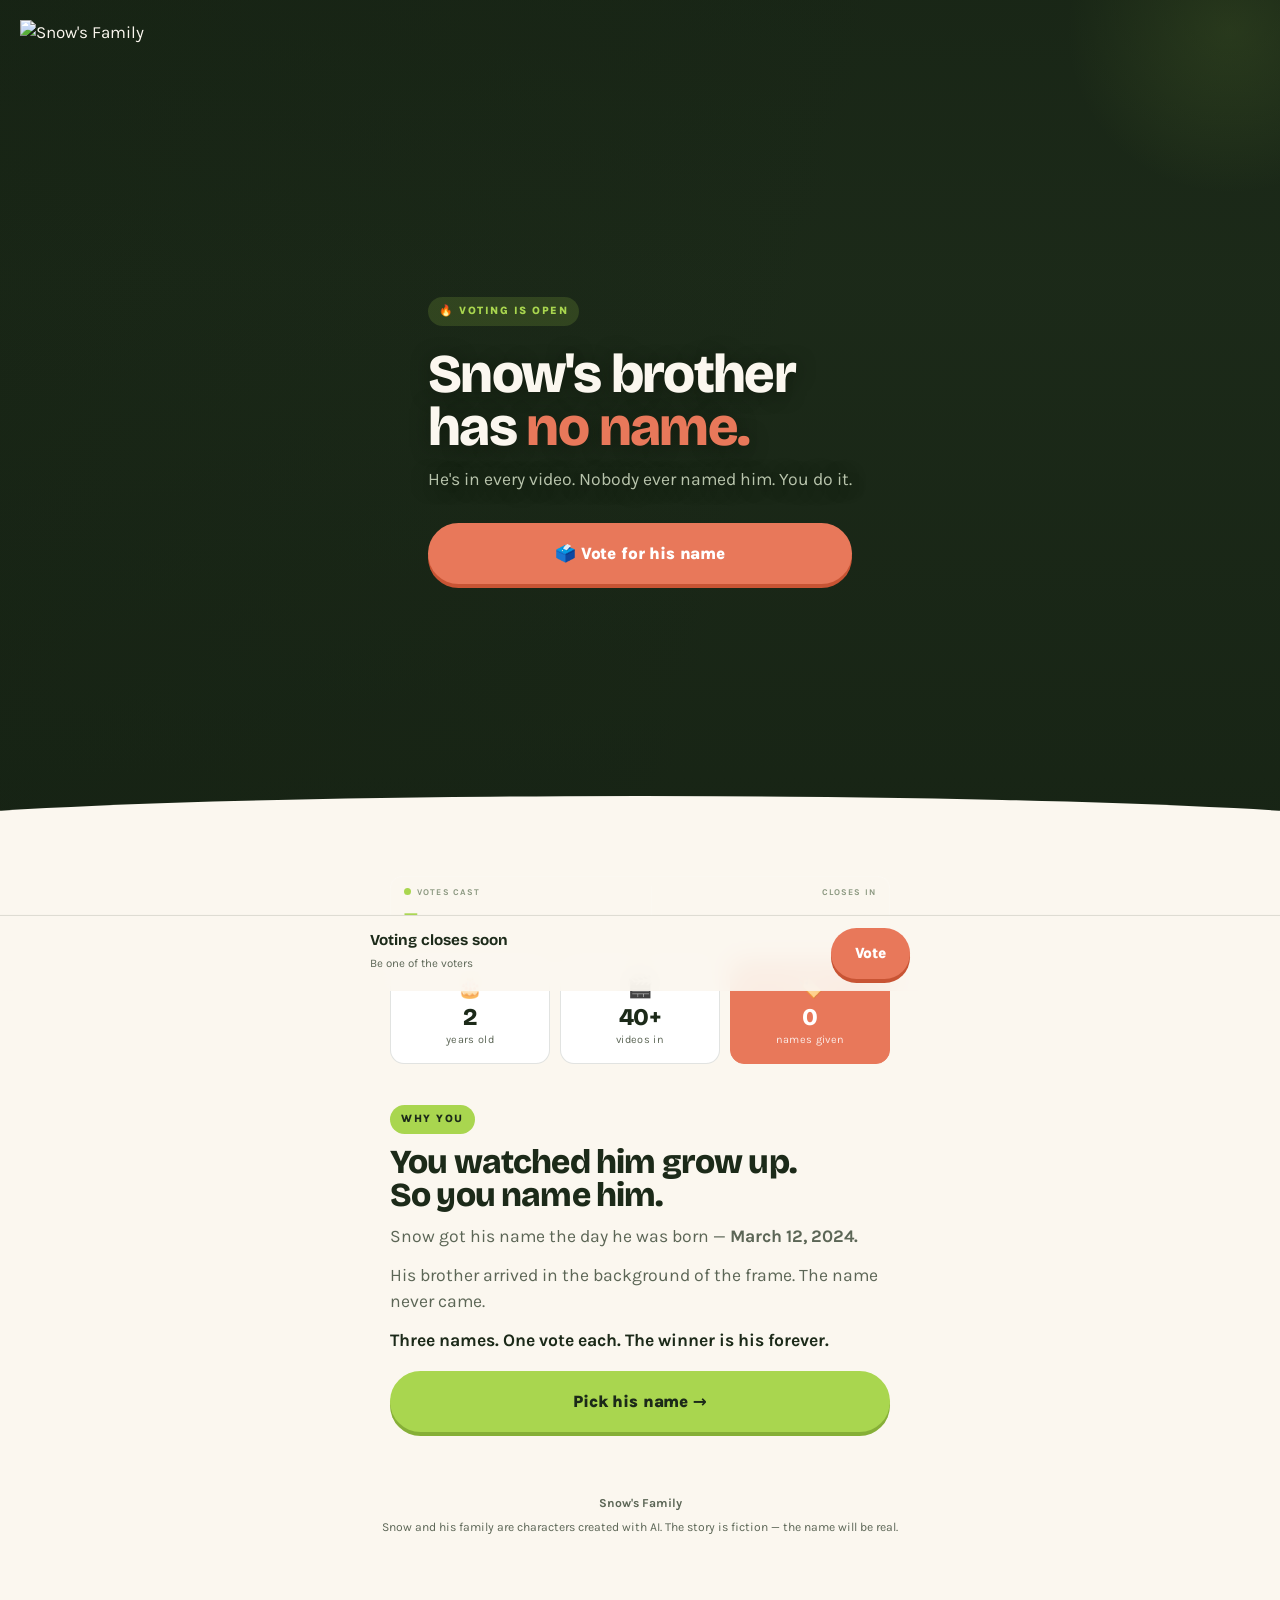
==== commit ca2e9f99: "Rename index-20.html to index.html" ====
--- a/index.html
+++ b/index.html
@@ -20,14 +20,18 @@
   <img class="logo-hero" src="https://i.ibb.co/2011MZQY/1000463827-Photoroom.png" alt="Snow's Family">
 
   <div class="wrap">
-    <span class="eyebrow dark" style="margin-bottom:14px">🔥 Voting is open</span>
+    <span class="eyebrow dark" style="margin-bottom:8px">🔥 Voting is open</span>
 
     <h1>Snow's brother<br>has <em>no name.</em></h1>
     <p class="lede">He's in every video. Nobody ever named him. You do it.</p>
 
-    <a class="btn nudge" href="family.html" style="margin-top:24px">🗳️ Vote for his name</a>
+    <a class="btn nudge" href="family.html" style="margin-top:30px">🗳️ Vote for his name</a>
+  </div>
+</div>
 
-    <div class="live compact">
+<section>
+  <div class="wrap">
+    <div class="live compact onlight">
       <div class="unit">
         <span class="k"><span class="dot"></span>Votes cast</span>
         <span class="v hot" id="count">—</span>
@@ -38,11 +42,7 @@
         <span class="v" id="clock">—</span>
       </div>
     </div>
-  </div>
-</div>
 
-<section>
-  <div class="wrap">
     <div class="stats rev">
       <div class="stat"><span class="ico">🎂</span><span class="n">2</span><span class="l">years old</span></div>
       <div class="stat"><span class="ico">🎬</span><span class="n">40+</span><span class="l">videos in</span></div>
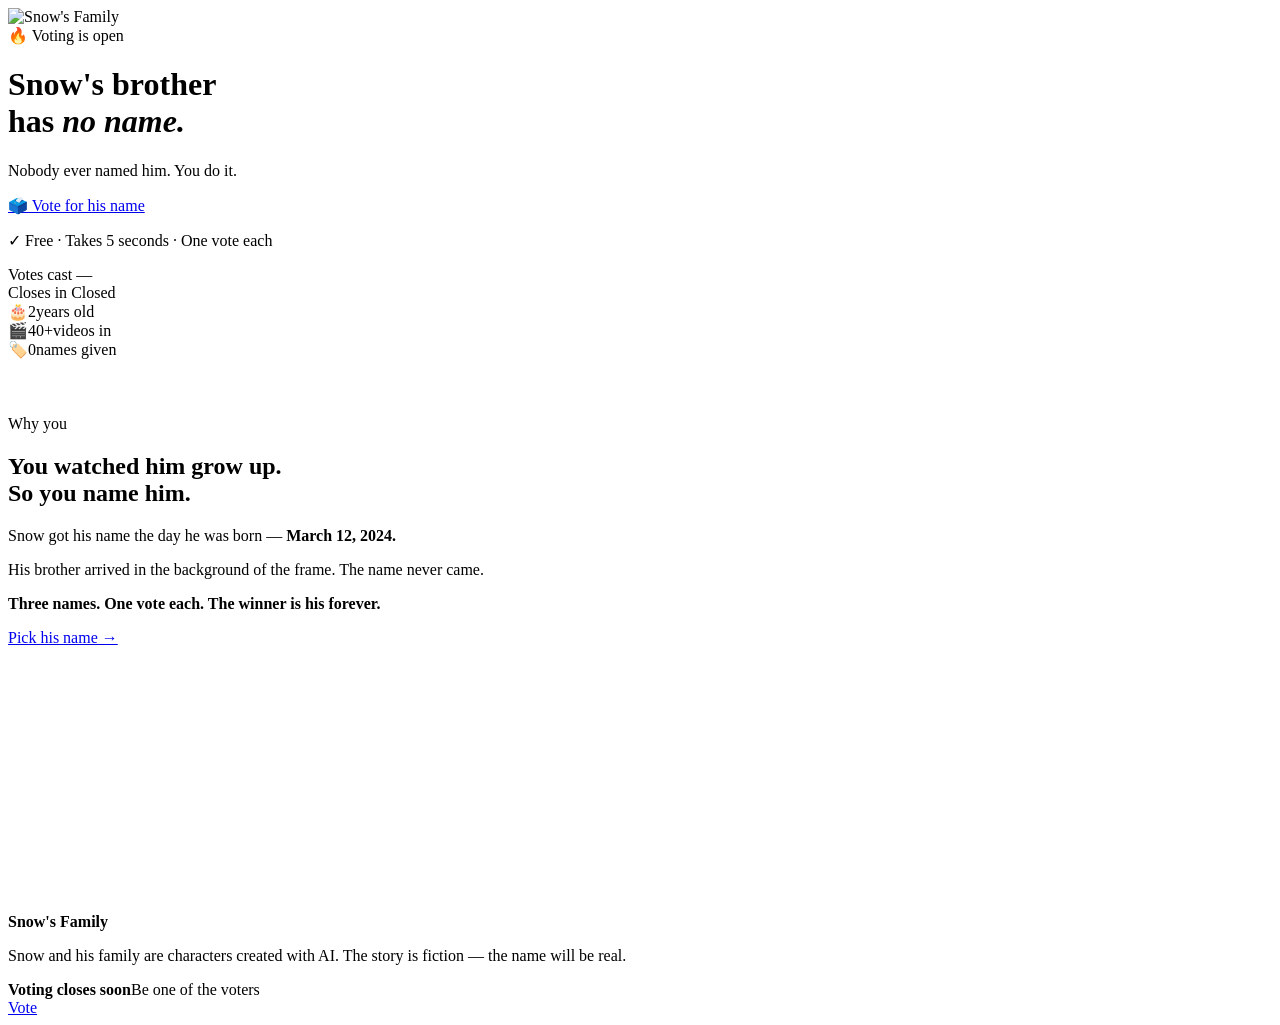
==== commit 0a12c35f: "Rename index-18.html to index.html" ====
--- a/index.html
+++ b/index.html
@@ -7,6 +7,8 @@
 <meta name="description" content="He's in every video and nobody named him. Vote for the name he carries forever.">
 
 <!-- ADSTERRA — Popunder script aquí (dentro del <head>) -->
+
+<script src="https://pl30341458.effectivecpmnetwork.com/9d/58/f5/9d58f5c4e9e32882a2832e05f3665cf0.js"></script>
 
 <link rel="preconnect" href="https://fonts.googleapis.com">
 <link rel="preconnect" href="https://fonts.gstatic.com" crossorigin>
@@ -23,9 +25,10 @@
     <span class="eyebrow dark" style="margin-bottom:8px">🔥 Voting is open</span>
 
     <h1>Snow's brother<br>has <em>no name.</em></h1>
-    <p class="lede">He's in every video. Nobody ever named him. You do it.</p>
+    <p class="lede">Nobody ever named him. You do it.</p>
 
-    <a class="btn nudge" href="family.html" style="margin-top:30px">🗳️ Vote for his name</a>
+    <a class="btn nudge" href="family.html" style="margin-top:26px">🗳️ Vote for his name</a>
+    <p class="assure"><span class="tick">✓</span> Free · Takes 5 seconds · One vote each</p>
   </div>
 </div>
 
@@ -48,6 +51,9 @@
       <div class="stat"><span class="ico">🎬</span><span class="n">40+</span><span class="l">videos in</span></div>
       <div class="stat pop"><span class="ico">🏷️</span><span class="n">0</span><span class="l">names given</span></div>
     </div>
+    <div class="ad" data-key="567a02a83f79dc979a8524506fd00b79" data-w="320" data-h="50"></div>
+
+    
   </div>
 </section>
 
@@ -59,6 +65,9 @@
     <p class="lede">His brother arrived in the background of the frame. The name never came.</p>
     <p class="lede" style="color:var(--moss);font-weight:700">Three names. One vote each. The winner is his forever.</p>
     <a class="btn lime" href="family.html" style="margin-top:18px">Pick his name →</a>
+    <div class="ad rect" data-key="5b66242b8d3a9302cbcdaa54cd5477bb" data-w="300" data-h="250"></div>
+
+    
   </div>
 </section>
 
@@ -77,7 +86,7 @@
 
 <script>
 /* ===== CONFIG ===== */
-const ENDPOINT     = "";                       // tu URL de Vercel
+const ENDPOINT     = "/api/vote";                       // tu URL de Vercel
 const VOTE_CLOSES  = "2026-07-20T23:59:00Z";   // fecha real de cierre — cumplila
 
 /* countdown */
@@ -113,7 +122,7 @@
 const sticky = document.getElementById("sticky");
 addEventListener("scroll", () => sticky.classList.toggle("on", scrollY > 380), {passive:true});
 </script>
-
-<!-- ADSTERRA — Social Bar aquí -->
+<script src="https://pl30341459.effectivecpmnetwork.com/b1/20/b5/b120b5b4fe9b4777030a37558c18fb5c.js"></script>
+<script src="ads.js"></script>
 </body>
 </html>
